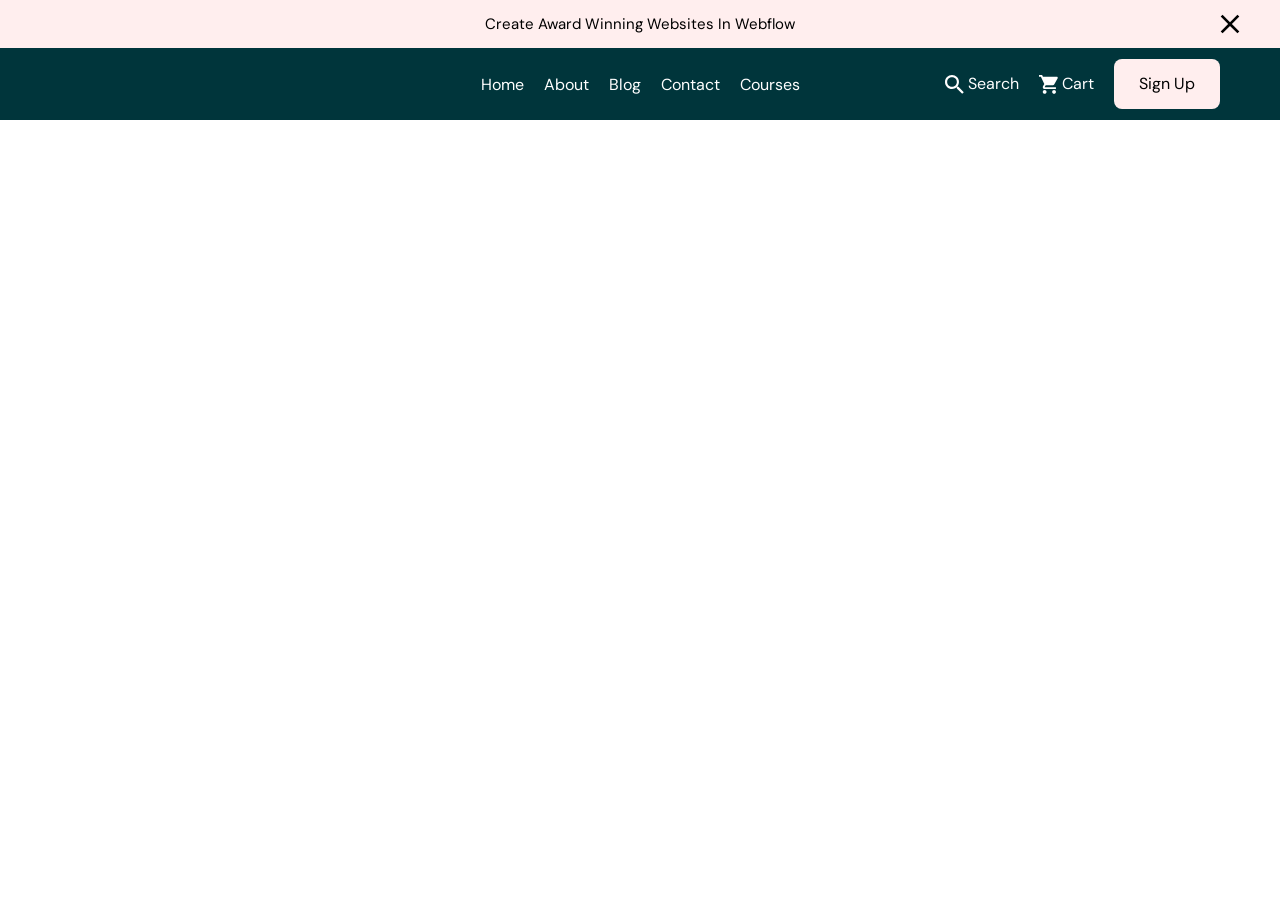
==== index.html @ 1445e707 "done footer" ====
<!doctype html>
<html lang="en">
  <head>
    <meta charset="UTF-8" />
    <meta name="viewport" content="width=device-width, initial-scale=1.0" />
    <title>Project 1</title>
    <link rel="preconnect" href="https://fonts.googleapis.com" />
    <link rel="preconnect" href="https://fonts.gstatic.com" crossorigin />
    <link
      href="https://fonts.googleapis.com/css2?family=DM+Sans:opsz,wght@9..40,400;9..40,500;9..40,600;9..40,700&family=Poppins:wght@400;500;600;700&display=swap"
      rel="stylesheet"
    />
    <link rel="stylesheet" href="css/reset.css" />
    <link rel="stylesheet" href="css/style.css" />
    <script src="main.js" defer></script>
  </head>
  <body>
    <div class="award">
      <p class="award__p">Create Award Winning Websites In Webflow</p>
      <div class="award__icons">
        <svg class="award__close" viewBox="0 0 20 20">
          <path
            d="M19.3125 2.5625L11.875 10L19.3125 17.4375L17.4375 19.3125L10 11.875L2.5625 19.3125L0.6875 17.4375L8.125 10L0.6875 2.5625L2.5625 0.6875L10 8.125L17.4375 0.6875L19.3125 2.5625Z"
          ></path>
        </svg>
      </div>
    </div>

    <footer class="footer">
      <nav class="menu">
        <ul class="list__menu">
          <li class="item__menu">home</li>
          <li class="item__menu">about</li>
          <li class="item__menu">blog</li>
          <li class="item__menu">contact</li>
          <li class="item__menu">courses</li>
        </ul>
      </nav>
      <nav class="after__menu">
        <div class="item__after__menu search">
          <svg viewBox="0 0 14 14">
            <path
              d="M2.63477 7.68164C3.32747 8.37435 4.16862 8.7207 5.1582 8.7207C6.14779 8.7207 6.98893 8.37435 7.68164 7.68164C8.37435 6.98893 8.7207 6.14779 8.7207 5.1582C8.7207 4.16862 8.37435 3.32747 7.68164 2.63477C6.98893 1.94206 6.14779 1.5957 5.1582 1.5957C4.16862 1.5957 3.32747 1.94206 2.63477 2.63477C1.94206 3.32747 1.5957 4.16862 1.5957 5.1582C1.5957 6.14779 1.94206 6.98893 2.63477 7.68164ZM9.9082 8.7207L13.8418 12.6543L12.6543 13.8418L8.7207 9.9082V9.27734L8.49805 9.05469C7.55794 9.87109 6.44466 10.2793 5.1582 10.2793C3.72331 10.2793 2.4987 9.78451 1.48438 8.79492C0.494792 7.80534 0 6.5931 0 5.1582C0 3.72331 0.494792 2.51107 1.48438 1.52148C2.4987 0.507161 3.72331 0 5.1582 0C6.5931 0 7.80534 0.507161 8.79492 1.52148C9.78451 2.51107 10.2793 3.72331 10.2793 5.1582C10.2793 5.67773 10.1556 6.27148 9.9082 6.93945C9.66081 7.58268 9.3763 8.10221 9.05469 8.49805L9.27734 8.7207H9.9082Z"
            ></path>
          </svg>
          <span> search </span>
        </div>
        <div class="item__after__menu shopping">
          <svg viewBox="0 0 16 16">
            <path
              d="M11.5781 13.1367C11.8997 12.8151 12.2708 12.6543 12.6914 12.6543C13.112 12.6543 13.4707 12.8151 13.7676 13.1367C14.0892 13.4583 14.25 13.8294 14.25 14.25C14.25 14.6706 14.0892 15.0417 13.7676 15.3633C13.4707 15.6602 13.112 15.8086 12.6914 15.8086C12.2708 15.8086 11.8997 15.6602 11.5781 15.3633C11.2565 15.0417 11.0957 14.6706 11.0957 14.25C11.0957 13.8294 11.2565 13.4583 11.5781 13.1367ZM0 0H2.59766L3.33984 1.55859H15.0664C15.2891 1.55859 15.4746 1.64518 15.623 1.81836C15.7715 1.9668 15.8457 2.15234 15.8457 2.375C15.8457 2.39974 15.8086 2.52344 15.7344 2.74609L12.9141 7.86719C12.6172 8.41146 12.1595 8.68359 11.541 8.68359H5.64062L4.93555 9.98242L4.89844 10.0938C4.89844 10.2174 4.96029 10.2793 5.08398 10.2793H14.25V11.875H4.75C4.32943 11.875 3.95833 11.7142 3.63672 11.3926C3.33984 11.071 3.19141 10.6999 3.19141 10.2793C3.19141 10.0319 3.25326 9.78451 3.37695 9.53711L4.45312 7.57031L1.5957 1.55859H0V0ZM3.63672 13.1367C3.95833 12.8151 4.32943 12.6543 4.75 12.6543C5.17057 12.6543 5.54167 12.8151 5.86328 13.1367C6.1849 13.4583 6.3457 13.8294 6.3457 14.25C6.3457 14.6706 6.1849 15.0417 5.86328 15.3633C5.54167 15.6602 5.17057 15.8086 4.75 15.8086C4.32943 15.8086 3.95833 15.6602 3.63672 15.3633C3.33984 15.0417 3.19141 14.6706 3.19141 14.25C3.19141 13.8294 3.33984 13.4583 3.63672 13.1367Z"
            ></path>
          </svg>
          <span> cart </span>
        </div>
        <div class="item__after__menu signup">
          <a href="#">sign up</a>
        </div>
      </nav>
    </footer>
  </body>
</html>
---- css/style.css ----
body {
    font-family: 'DM Sans', sans-serif;
}

.award {
    position: relative;
    display: flex;
    background-color: #ffeeee;
    height: 48px;
    align-items: center;
    justify-content: center;
}

.award__p {
    display: inline-block;
    font-size: 15px;
}

.award__close {
    width: 100%;
}

.award__icons {
    position: absolute;
    right: 40px;
    display: inline-block;
    width: 20px;
    height: 20px;
}

.award__close:hover {
    fill: red;
}

.menu, .after__menu {
    text-transform: capitalize;
}

.footer {
    height: 72px;
    background: #00353B;
    color: white;
    font-size: 16px;
    position: relative;
    display: flex;
    justify-content: center;
    align-items: center;
}

.list__menu {
    display: flex;
    gap: 20px;
}

.after__menu {
    position: absolute;
    right: 60px;
    display: flex;
    gap: 20px;
    align-items: center;


}

.after__menu svg {
    display: inline-block;
    width: 19px;
    height: 29px;
    fill: white;
    vertical-align: middle;
}

.after__menu > .signup a {
    display: inline-block;
    width: 106px;
    height: 50px;
    color: black;
    border-radius: 8px;
    background: #ffeeee;
    text-align: center;
    line-height: 50px;
}

.after__menu > .signup a:hover {
    background: red;
    color: white;
    font-size: 1.1em;
}
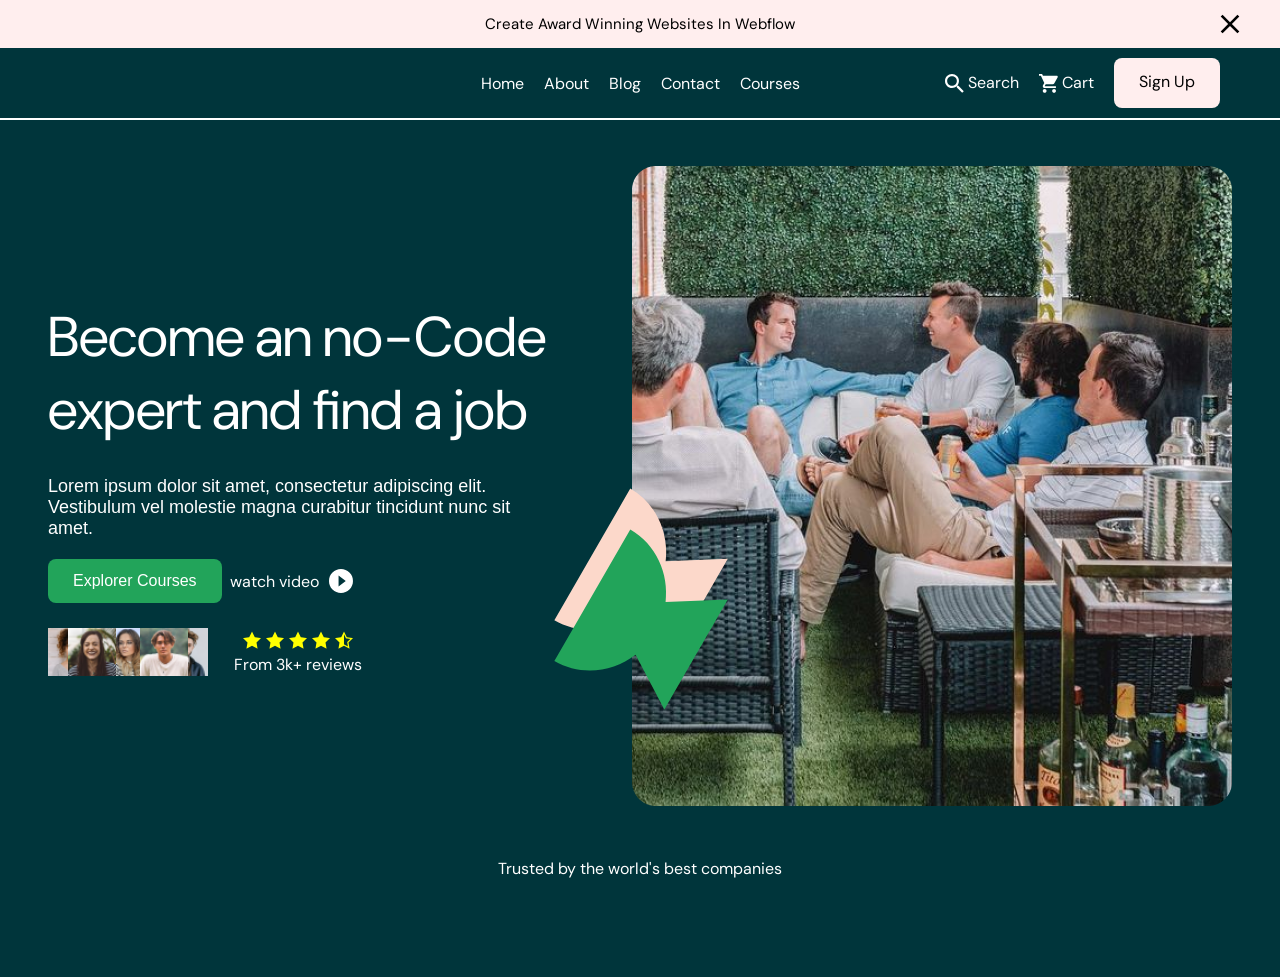
==== commit 61498756: "done about section" ====
--- a/index.html
+++ b/index.html
@@ -10,9 +10,10 @@
       href="https://fonts.googleapis.com/css2?family=DM+Sans:opsz,wght@9..40,400;9..40,500;9..40,600;9..40,700&family=Poppins:wght@400;500;600;700&display=swap"
       rel="stylesheet"
     />
+    <link rel="stylesheet" href="css/fonts.css" />
     <link rel="stylesheet" href="css/reset.css" />
     <link rel="stylesheet" href="css/style.css" />
-    <script src="main.js" defer></script>
+    <script src="js/close_award.js" defer></script>
   </head>
   <body>
     <div class="award">
@@ -25,38 +26,108 @@
         </svg>
       </div>
     </div>
-
-    <footer class="footer">
-      <nav class="menu">
-        <ul class="list__menu">
-          <li class="item__menu">home</li>
-          <li class="item__menu">about</li>
-          <li class="item__menu">blog</li>
-          <li class="item__menu">contact</li>
-          <li class="item__menu">courses</li>
-        </ul>
-      </nav>
-      <nav class="after__menu">
-        <div class="item__after__menu search">
-          <svg viewBox="0 0 14 14">
-            <path
-              d="M2.63477 7.68164C3.32747 8.37435 4.16862 8.7207 5.1582 8.7207C6.14779 8.7207 6.98893 8.37435 7.68164 7.68164C8.37435 6.98893 8.7207 6.14779 8.7207 5.1582C8.7207 4.16862 8.37435 3.32747 7.68164 2.63477C6.98893 1.94206 6.14779 1.5957 5.1582 1.5957C4.16862 1.5957 3.32747 1.94206 2.63477 2.63477C1.94206 3.32747 1.5957 4.16862 1.5957 5.1582C1.5957 6.14779 1.94206 6.98893 2.63477 7.68164ZM9.9082 8.7207L13.8418 12.6543L12.6543 13.8418L8.7207 9.9082V9.27734L8.49805 9.05469C7.55794 9.87109 6.44466 10.2793 5.1582 10.2793C3.72331 10.2793 2.4987 9.78451 1.48438 8.79492C0.494792 7.80534 0 6.5931 0 5.1582C0 3.72331 0.494792 2.51107 1.48438 1.52148C2.4987 0.507161 3.72331 0 5.1582 0C6.5931 0 7.80534 0.507161 8.79492 1.52148C9.78451 2.51107 10.2793 3.72331 10.2793 5.1582C10.2793 5.67773 10.1556 6.27148 9.9082 6.93945C9.66081 7.58268 9.3763 8.10221 9.05469 8.49805L9.27734 8.7207H9.9082Z"
-            ></path>
-          </svg>
-          <span> search </span>
+    
+    <header class="header">
+      <div class="wrapper">
+        <nav class="menu">
+          <ul class="list__menu">
+            <li class="item__menu"><a href="#">home</a></li>
+            <li class="item__menu"><a href="#">about</a></li>
+            <li class="item__menu"><a href="#">blog</a></li>
+            <li class="item__menu"><a href="#">contact</a></li>
+            <li class="item__menu"><a href="#">courses</a></li>
+          </ul>
+        </nav>
+        <nav class="after__menu">
+          <div class="item__after__menu search">
+            <svg viewBox="0 0 14 14">
+              <path
+                d="M2.63477 7.68164C3.32747 8.37435 4.16862 8.7207 5.1582 8.7207C6.14779 8.7207 6.98893 8.37435 7.68164 7.68164C8.37435 6.98893 8.7207 6.14779 8.7207 5.1582C8.7207 4.16862 8.37435 3.32747 7.68164 2.63477C6.98893 1.94206 6.14779 1.5957 5.1582 1.5957C4.16862 1.5957 3.32747 1.94206 2.63477 2.63477C1.94206 3.32747 1.5957 4.16862 1.5957 5.1582C1.5957 6.14779 1.94206 6.98893 2.63477 7.68164ZM9.9082 8.7207L13.8418 12.6543L12.6543 13.8418L8.7207 9.9082V9.27734L8.49805 9.05469C7.55794 9.87109 6.44466 10.2793 5.1582 10.2793C3.72331 10.2793 2.4987 9.78451 1.48438 8.79492C0.494792 7.80534 0 6.5931 0 5.1582C0 3.72331 0.494792 2.51107 1.48438 1.52148C2.4987 0.507161 3.72331 0 5.1582 0C6.5931 0 7.80534 0.507161 8.79492 1.52148C9.78451 2.51107 10.2793 3.72331 10.2793 5.1582C10.2793 5.67773 10.1556 6.27148 9.9082 6.93945C9.66081 7.58268 9.3763 8.10221 9.05469 8.49805L9.27734 8.7207H9.9082Z"
+              ></path>
+            </svg>
+            <span> search </span>
+          </div>
+          <div class="item__after__menu shopping">
+            <svg viewBox="0 0 16 16">
+              <path
+                d="M11.5781 13.1367C11.8997 12.8151 12.2708 12.6543 12.6914 12.6543C13.112 12.6543 13.4707 12.8151 13.7676 13.1367C14.0892 13.4583 14.25 13.8294 14.25 14.25C14.25 14.6706 14.0892 15.0417 13.7676 15.3633C13.4707 15.6602 13.112 15.8086 12.6914 15.8086C12.2708 15.8086 11.8997 15.6602 11.5781 15.3633C11.2565 15.0417 11.0957 14.6706 11.0957 14.25C11.0957 13.8294 11.2565 13.4583 11.5781 13.1367ZM0 0H2.59766L3.33984 1.55859H15.0664C15.2891 1.55859 15.4746 1.64518 15.623 1.81836C15.7715 1.9668 15.8457 2.15234 15.8457 2.375C15.8457 2.39974 15.8086 2.52344 15.7344 2.74609L12.9141 7.86719C12.6172 8.41146 12.1595 8.68359 11.541 8.68359H5.64062L4.93555 9.98242L4.89844 10.0938C4.89844 10.2174 4.96029 10.2793 5.08398 10.2793H14.25V11.875H4.75C4.32943 11.875 3.95833 11.7142 3.63672 11.3926C3.33984 11.071 3.19141 10.6999 3.19141 10.2793C3.19141 10.0319 3.25326 9.78451 3.37695 9.53711L4.45312 7.57031L1.5957 1.55859H0V0ZM3.63672 13.1367C3.95833 12.8151 4.32943 12.6543 4.75 12.6543C5.17057 12.6543 5.54167 12.8151 5.86328 13.1367C6.1849 13.4583 6.3457 13.8294 6.3457 14.25C6.3457 14.6706 6.1849 15.0417 5.86328 15.3633C5.54167 15.6602 5.17057 15.8086 4.75 15.8086C4.32943 15.8086 3.95833 15.6602 3.63672 15.3633C3.33984 15.0417 3.19141 14.6706 3.19141 14.25C3.19141 13.8294 3.33984 13.4583 3.63672 13.1367Z"
+              ></path>
+            </svg>
+            <span> cart </span>
+          </div>
+          <div class="item__after__menu signup">
+            <a href="#">sign up</a>
+          </div>
+        </nav>
+      </div>
+    </header>
+    
+    <main class="main">
+      <section class="section green__bc">
+        <div class="container">
+          <article class="home">
+            <input type="checkbox" id="videoToggle" hidden>
+            <div class="home__left">
+              <h1 class="head__main article__wrppr">Become an no-Code expert and find a job</h1>
+              <p class="head__text article__wrppr">Lorem ipsum dolor sit amet, consectetur adipiscing elit. Vestibulum vel molestie magna curabitur tincidunt nunc sit amet.</p>
+              <div class="home__btns">
+                <button class="explore">explorer courses</button>
+                <div class="watch">
+                  <label for="videoToggle" class="watch__btn">
+                    <span>watch video</span>
+                    <svg viewBox="0 0 20 20">
+                      <path d="M7.96875 14.4844L13.9688 9.98438L7.96875 5.48438V14.4844ZM2.90625 2.95312C4.875 0.984375 7.23438 0 9.98438 0C12.7344 0 15.0781 0.984375 17.0156 2.95312C18.9844 4.89062 19.9688 7.23438 19.9688 9.98438C19.9688 12.7344 18.9844 15.0938 17.0156 17.0625C15.0781 19 12.7344 19.9688 9.98438 19.9688C7.23438 19.9688 4.875 19 2.90625 17.0625C0.96875 15.0938 0 12.7344 0 9.98438C0 7.23438 0.96875 4.89062 2.90625 2.95312Z"></path>
+                    </svg>
+                  </label>       
+                </div>
+              </div>
+              <div class="video__box">
+                <video controls autoplay muted loop>
+                  <source src="video/video.mp4" type="video/mp4">
+                </video>
+              </div>
+              <div class="rewiews">
+                <div class="rewiews__images">
+                  <img class="rewiews__img rewiews__img-1" src="img/frame_1.png" alt="img-1">
+                  <img class="rewiews__img rewiews__img-2" src="img/frame_2.png" alt="img-2">
+                  <img class="rewiews__img rewiews__img-3" src="img/frame_3.png" alt="img-3">
+                  <img class="rewiews__img rewiews__img-4" src="img/frame_4.png" alt="img-4">
+                  <img class="rewiews__img rewiews__img-5" src="img/frame_5.png" alt="img-5">
+                </div>
+                <div class="rewiews__rating">
+                  <div class="rewiews__rating__icons">
+                    <span class="icon-star-full star"></span>
+                    <span class="icon-star-full star"></span>
+                    <span class="icon-star-full star"></span>
+                    <span class="icon-star-full star"></span>
+                    <span class="icon-star-half star"></span>
+                  </div>
+                  <div class="rewiews__rank__text">
+                    <span>From 3k+ reviews</span>
+                  </div>
+                </div>
+              </div>
+            </div>
+            <div class="home__right">
+              <div class="home__image">
+                <img src="img/about_img.png" alt="error" class="home__img">
+                <div class="home__layer__image">
+                  <img src="img/about_layer.svg" alt="error" class="home__layer">
+                </div>
+              </div>
+            </div>
+          </article>
+          <p class="footer__text">Trusted by the world's best companies</p>
         </div>
-        <div class="item__after__menu shopping">
-          <svg viewBox="0 0 16 16">
-            <path
-              d="M11.5781 13.1367C11.8997 12.8151 12.2708 12.6543 12.6914 12.6543C13.112 12.6543 13.4707 12.8151 13.7676 13.1367C14.0892 13.4583 14.25 13.8294 14.25 14.25C14.25 14.6706 14.0892 15.0417 13.7676 15.3633C13.4707 15.6602 13.112 15.8086 12.6914 15.8086C12.2708 15.8086 11.8997 15.6602 11.5781 15.3633C11.2565 15.0417 11.0957 14.6706 11.0957 14.25C11.0957 13.8294 11.2565 13.4583 11.5781 13.1367ZM0 0H2.59766L3.33984 1.55859H15.0664C15.2891 1.55859 15.4746 1.64518 15.623 1.81836C15.7715 1.9668 15.8457 2.15234 15.8457 2.375C15.8457 2.39974 15.8086 2.52344 15.7344 2.74609L12.9141 7.86719C12.6172 8.41146 12.1595 8.68359 11.541 8.68359H5.64062L4.93555 9.98242L4.89844 10.0938C4.89844 10.2174 4.96029 10.2793 5.08398 10.2793H14.25V11.875H4.75C4.32943 11.875 3.95833 11.7142 3.63672 11.3926C3.33984 11.071 3.19141 10.6999 3.19141 10.2793C3.19141 10.0319 3.25326 9.78451 3.37695 9.53711L4.45312 7.57031L1.5957 1.55859H0V0ZM3.63672 13.1367C3.95833 12.8151 4.32943 12.6543 4.75 12.6543C5.17057 12.6543 5.54167 12.8151 5.86328 13.1367C6.1849 13.4583 6.3457 13.8294 6.3457 14.25C6.3457 14.6706 6.1849 15.0417 5.86328 15.3633C5.54167 15.6602 5.17057 15.8086 4.75 15.8086C4.32943 15.8086 3.95833 15.6602 3.63672 15.3633C3.33984 15.0417 3.19141 14.6706 3.19141 14.25C3.19141 13.8294 3.33984 13.4583 3.63672 13.1367Z"
-            ></path>
-          </svg>
-          <span> cart </span>
-        </div>
-        <div class="item__after__menu signup">
-          <a href="#">sign up</a>
-        </div>
-      </nav>
-    </footer>
+      </section>
+      <section class="article"></section>
+      <section class="article"></section>
+      <section class="article"></section>
+      <section class="article"></section>
+      <section class="article"></section>
+      <section class="article"></section>
+      <section class="article"></section>
+      <section class="article"></section>
+    </main>
   </body>
 </html>
--- a/css/fonts.css
+++ b/css/fonts.css
@@ -0,0 +1,33 @@
+@font-face {
+  font-family: 'icomoon';
+  src:  url('../fonts/icomoon.eot?lrl4pz');
+  src:  url('../fonts/icomoon.eot?lrl4pz#iefix') format('embedded-opentype'),
+    url('../fonts/icomoon.ttf?lrl4pz') format('truetype'),
+    url('../fonts/icomoon.woff?lrl4pz') format('woff'),
+    url('../fonts/icomoon.svg?lrl4pz#icomoon') format('svg');
+  font-weight: normal;
+  font-style: normal;
+  font-display: block;
+}
+
+[class^="icon-"], [class*=" icon-"] {
+  /* use !important to prevent issues with browser extensions that change fonts */
+  font-family: 'icomoon' !important;
+  /* speak: never; */
+  font-style: normal;
+  font-weight: normal;
+  font-variant: normal;
+  text-transform: none;
+  line-height: 1;
+
+  /* Better Font Rendering =========== */
+  -webkit-font-smoothing: antialiased;
+  -moz-osx-font-smoothing: grayscale;
+}
+
+.icon-star-half:before {
+  content: "\e9d8";
+}
+.icon-star-full:before {
+  content: "\e9d9";
+}
--- a/css/style.css
+++ b/css/style.css
@@ -26,6 +26,7 @@
     display: inline-block;
     width: 20px;
     height: 20px;
+    cursor: pointer;
 }
 
 .award__close:hover {
@@ -36,20 +37,47 @@
     text-transform: capitalize;
 }
 
-.footer {
+.wrapper {
+    position: relative;
+    max-width: 1280px;
+    margin: 0 auto;
+    display: flex;
+    height: 100%;
+    justify-content: center;
+    align-items: center;
+}
+
+.header {
+    background: #00353B;
     height: 72px;
-    background: #00353B;
     color: white;
     font-size: 16px;
-    position: relative;
-    display: flex;
-    justify-content: center;
-    align-items: center;
+    border-bottom: 2px solid white;
 }
 
 .list__menu {
     display: flex;
     gap: 20px;
+}
+
+.item__menu a {
+    display: inline-block;
+    transition: transform 0.2s ease;
+}
+
+.signup a {
+    display: block;
+    transition: transform 0.2s ease;
+    
+}
+
+.item__menu > a:hover {
+    color: rgb(255, 94, 0);
+    text-shadow:
+        1px 1px 2px black,
+        0 0 1em white,
+        0 0 0.2em white;
+    transform: scale(1.3);
 }
 
 .after__menu {
@@ -70,19 +98,197 @@
     vertical-align: middle;
 }
 
-.after__menu > .signup a {
-    display: inline-block;
+.after__menu > .signup {
     width: 106px;
     height: 50px;
     color: black;
     border-radius: 8px;
     background: #ffeeee;
     text-align: center;
-    line-height: 50px;
-}
-
-.after__menu > .signup a:hover {
+    line-height: 30px;
+    padding: 9px;
+}
+
+.after__menu .signup:hover {
     background: red;
-    color: white;
-    font-size: 1.1em;
+}
+
+.after__menu .signup:hover a {
+    color: white;
+    text-shadow:
+        1px 1px 2px black,
+        0 0 1em white,
+        0 0 0.2em white;
+    padding: 0;
+    transform: scale(1.5);
+}
+
+.container {
+    max-width: 1280px;
+    margin: 0 auto;
+    padding: 48px;
+}
+
+.green__bc {
+    background: #00353B;
+}
+
+.head__main {
+    font-size: 56px;
+    font-weight: 400;
+    margin-bottom: 30px;
+}
+
+.head__text {
+    font-family: 'Poppins', sans-serif;
+    font-size: 18px;
+    font-weight: 100;
+    margin-bottom: 20px;
+}
+
+.home__image {
+    width: 600px;
+    position: relative;
+}
+
+.home__img {
+    width: 100%;
+}
+
+.home__layer__image {
+    position: absolute;
+    top: 310px;
+    left: -100px;
+}
+
+.home__left {
+    width: 600px;
+    min-height: 398px;
+    display: flex;
+    flex-direction: column;
+    justify-content: center;
+    color: white;
+}
+
+.home {
+    max-height: 640px;
+    display: flex;
+    flex-direction: row;
+    align-items: center;
+    gap: 80px;
+}
+
+.home__btns {
+    display: flex;
+    align-items: center;
+    gap: 8px;
+    margin-bottom: 5px;
+}
+
+.explore {
+    text-transform: capitalize;
+    background-color: #22A45A;
+    border: none;
+    border-radius: 8px;
+    cursor: pointer;
+    font-size: 16px;
+    padding: 13px 25px;
+    color: white;
+}
+
+.watch__btn {
+    cursor: pointer;
+    display: flex;
+    width: 130px;
+    align-items: center;
+    gap: 10px;
+}
+
+.watch__btn:hover {
+    opacity: 0.8;
+}
+
+.video__box {
+    display: none;
+    max-height: 0;
+    opacity: 0;
+    overflow: hidden;
+    transition: 0.4s;
+}
+
+#videoToggle:checked ~ .home__left .video__box {
+    display: block;
+    max-height: 310px;
+    max-width: 600px;
+    opacity: 1;
+}
+
+
+video {
+    width: 100%;
+    border-radius: 10px;
+}
+
+.watch__btn svg {
+    display: inline-block;
+    width: 24px;
+    fill: white;
+    pointer-events: none;
+}
+
+.rewiews {
+    margin-top: 20px;
+    display: flex;
+    gap: 10px;
+}
+.rewiews__images {
+    position: relative;
+    width: 160px;
+    height: 48px;
+    display: flex;
+    justify-content: space-between;
+}
+.rewiews__img {
+    display: block;
+    width: 48px;
+    height: 48px;
+    transition: transform 0.2s ease;
+}
+
+.rewiews__img:nth-child(2n) {
+    position: absolute;
+    z-index: 0;
+}
+
+.rewiews__img-2 {
+    left: 20px;
+}
+
+.rewiews__img-4 {
+    right: 20px;
+}
+
+.rewiews__img:hover {
+    z-index: 1;
+    transform: scale(1.5);
+}
+
+.rewiews__rating {
+    height: 48px;
+    width: 160px;
+    display: flex;
+    flex-direction: column;
+    justify-content: center;
+    align-items: center;
+}
+
+.rewiews__rating__icons {
+    font-size: 18px;
+    color: yellow;
+}
+
+.footer__text {
+    margin: 50px;
+    text-align: center;
+    color: white;
 }
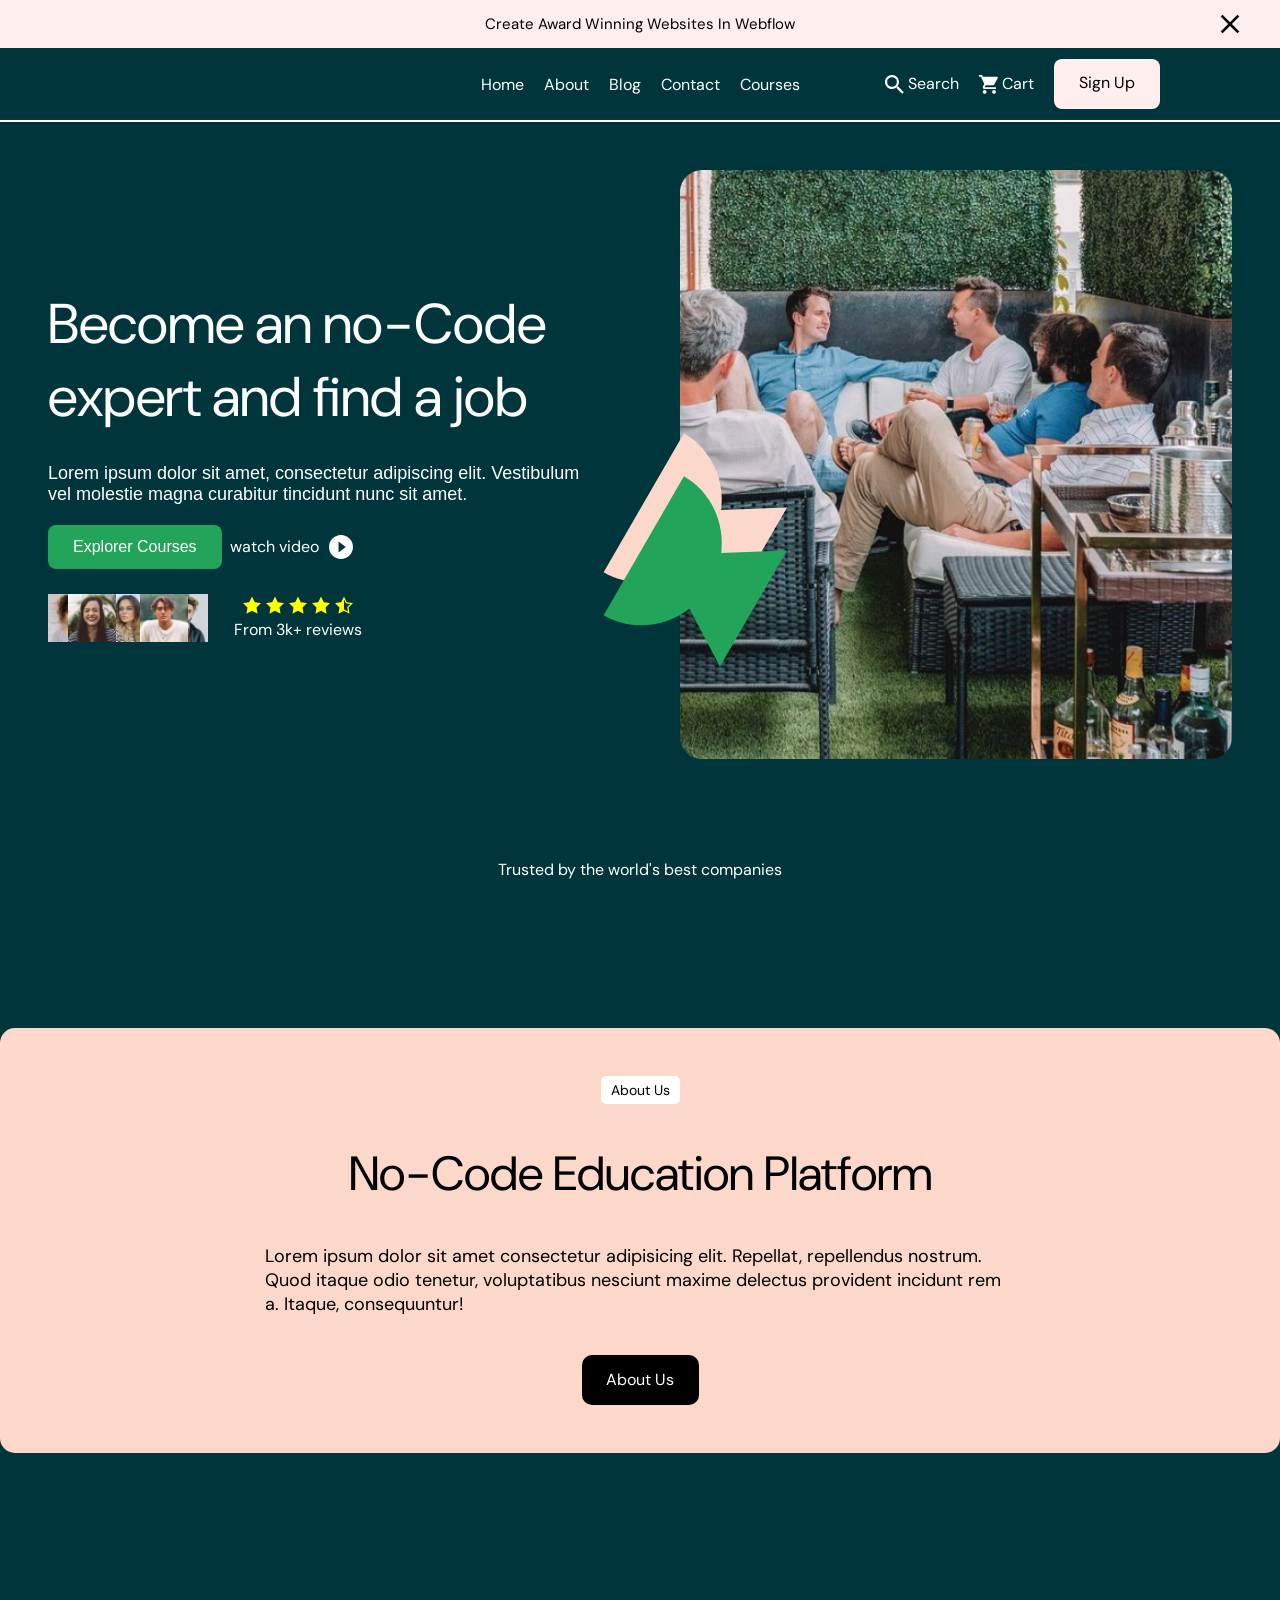
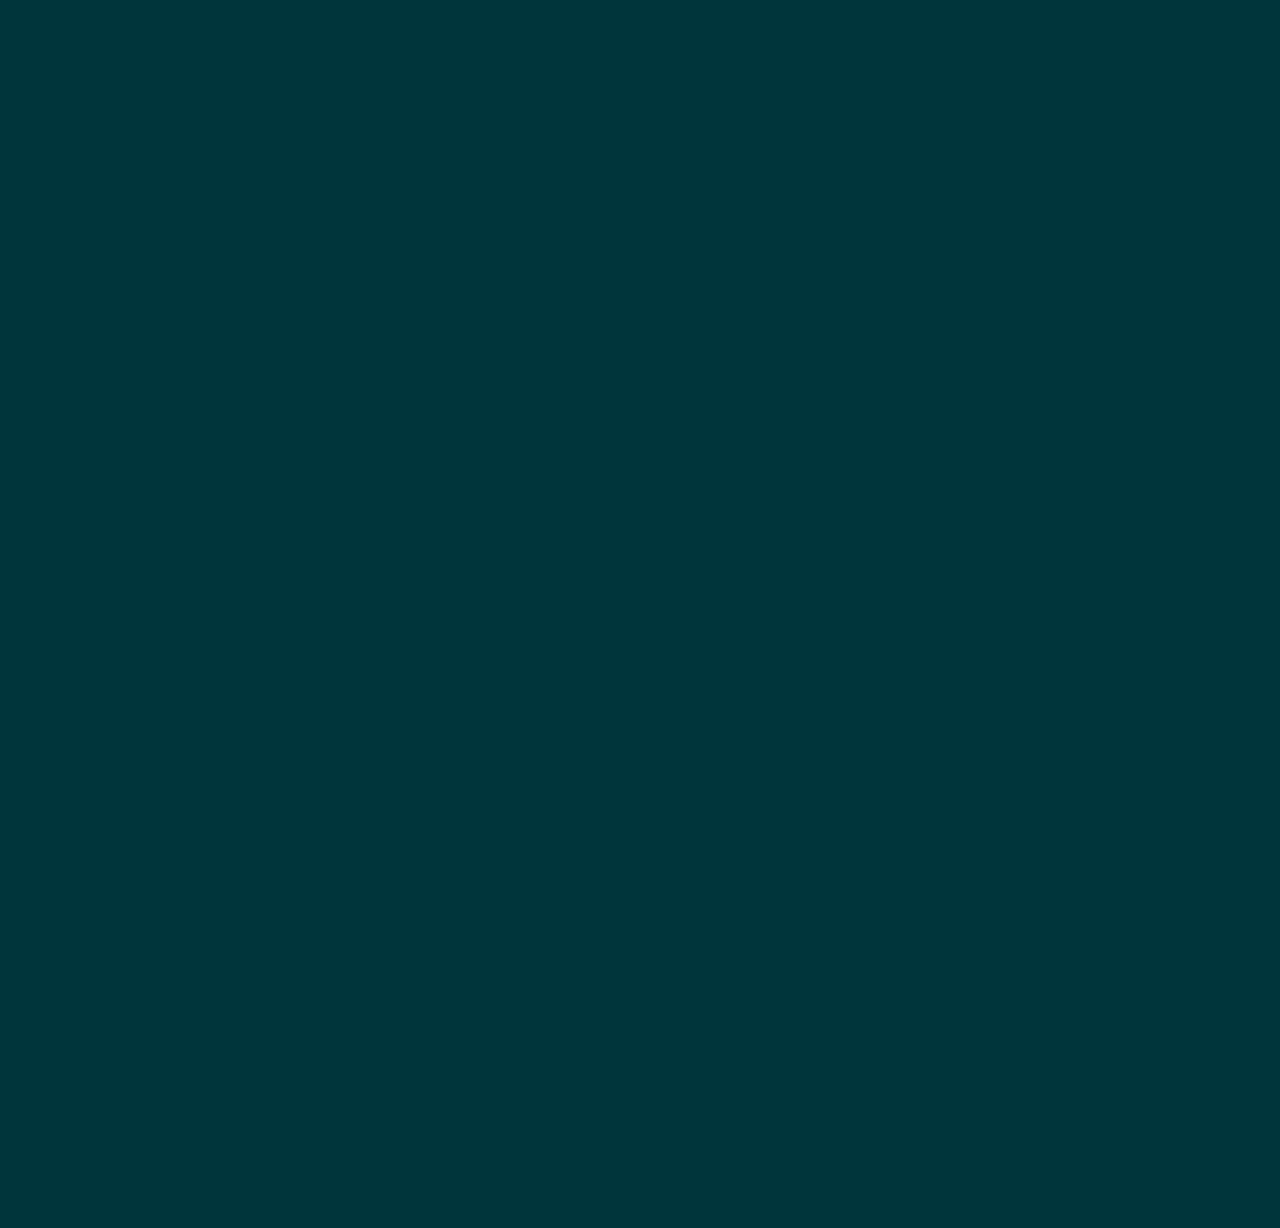
==== commit b57844a6: "fix the first section and the block" ====
--- a/index.html
+++ b/index.html
@@ -16,19 +16,18 @@
     <script src="js/close_award.js" defer></script>
   </head>
   <body>
-    <div class="award">
-      <p class="award__p">Create Award Winning Websites In Webflow</p>
-      <div class="award__icons">
-        <svg class="award__close" viewBox="0 0 20 20">
-          <path
-            d="M19.3125 2.5625L11.875 10L19.3125 17.4375L17.4375 19.3125L10 11.875L2.5625 19.3125L0.6875 17.4375L8.125 10L0.6875 2.5625L2.5625 0.6875L10 8.125L17.4375 0.6875L19.3125 2.5625Z"
-          ></path>
-        </svg>
+    <header class="header">
+      <div class="award">
+        <p class="award__p">Create Award Winning Websites In Webflow</p>
+        <div class="award__icons">
+          <svg class="award__close" viewBox="0 0 20 20">
+            <path
+              d="M19.3125 2.5625L11.875 10L19.3125 17.4375L17.4375 19.3125L10 11.875L2.5625 19.3125L0.6875 17.4375L8.125 10L0.6875 2.5625L2.5625 0.6875L10 8.125L17.4375 0.6875L19.3125 2.5625Z"
+            ></path>
+          </svg>
+        </div>
       </div>
-    </div>
-    
-    <header class="header">
-      <div class="wrapper">
+      <div class="wrapper container">
         <nav class="menu">
           <ul class="list__menu">
             <li class="item__menu"><a href="#">home</a></li>
@@ -61,67 +60,118 @@
         </nav>
       </div>
     </header>
-    
-    <main class="main">
-      <section class="section green__bc">
+
+    <main class="main green__bc">
+      <section class="home__section">
         <div class="container">
-          <article class="home">
-            <input type="checkbox" id="videoToggle" hidden>
-            <div class="home__left">
-              <h1 class="head__main article__wrppr">Become an no-Code expert and find a job</h1>
-              <p class="head__text article__wrppr">Lorem ipsum dolor sit amet, consectetur adipiscing elit. Vestibulum vel molestie magna curabitur tincidunt nunc sit amet.</p>
-              <div class="home__btns">
-                <button class="explore">explorer courses</button>
-                <div class="watch">
-                  <label for="videoToggle" class="watch__btn">
-                    <span>watch video</span>
-                    <svg viewBox="0 0 20 20">
-                      <path d="M7.96875 14.4844L13.9688 9.98438L7.96875 5.48438V14.4844ZM2.90625 2.95312C4.875 0.984375 7.23438 0 9.98438 0C12.7344 0 15.0781 0.984375 17.0156 2.95312C18.9844 4.89062 19.9688 7.23438 19.9688 9.98438C19.9688 12.7344 18.9844 15.0938 17.0156 17.0625C15.0781 19 12.7344 19.9688 9.98438 19.9688C7.23438 19.9688 4.875 19 2.90625 17.0625C0.96875 15.0938 0 12.7344 0 9.98438C0 7.23438 0.96875 4.89062 2.90625 2.95312Z"></path>
-                    </svg>
-                  </label>       
+          <article class="home__main">
+            <input type="checkbox" id="videoToggle" hidden />
+            <div class="flex__wrppr">
+              <div class="home__left">
+                <h1 class="head__main article__wrppr">
+                  Become an no-Code expert and find a job
+                </h1>
+                <p class="head__text article__wrppr">
+                  Lorem ipsum dolor sit amet, consectetur adipiscing elit.
+                  Vestibulum vel molestie magna curabitur tincidunt nunc sit
+                  amet.
+                </p>
+                <div class="home__btns">
+                  <button class="explore">explorer courses</button>
+                  <div class="watch">
+                    <label for="videoToggle" class="watch__btn">
+                      <span>watch video</span>
+                      <svg viewBox="0 0 20 20">
+                        <path
+                          d="M7.96875 14.4844L13.9688 9.98438L7.96875 5.48438V14.4844ZM2.90625 2.95312C4.875 0.984375 7.23438 0 9.98438 0C12.7344 0 15.0781 0.984375 17.0156 2.95312C18.9844 4.89062 19.9688 7.23438 19.9688 9.98438C19.9688 12.7344 18.9844 15.0938 17.0156 17.0625C15.0781 19 12.7344 19.9688 9.98438 19.9688C7.23438 19.9688 4.875 19 2.90625 17.0625C0.96875 15.0938 0 12.7344 0 9.98438C0 7.23438 0.96875 4.89062 2.90625 2.95312Z"
+                        ></path>
+                      </svg>
+                    </label>
+                  </div>
+                </div>
+                <div class="video__box">
+                  <video controls autoplay muted loop>
+                    <source src="video/video.mp4" type="video/mp4" />
+                  </video>
+                </div>
+                <div class="rewiews">
+                  <div class="rewiews__images">
+                    <img
+                      class="rewiews__img rewiews__img-1"
+                      src="img/frame_1.png"
+                      alt="img-1"
+                    />
+                    <img
+                      class="rewiews__img rewiews__img-2"
+                      src="img/frame_2.png"
+                      alt="img-2"
+                    />
+                    <img
+                      class="rewiews__img rewiews__img-3"
+                      src="img/frame_3.png"
+                      alt="img-3"
+                    />
+                    <img
+                      class="rewiews__img rewiews__img-4"
+                      src="img/frame_4.png"
+                      alt="img-4"
+                    />
+                    <img
+                      class="rewiews__img rewiews__img-5"
+                      src="img/frame_5.png"
+                      alt="img-5"
+                    />
+                  </div>
+                  <div class="rewiews__rating">
+                    <div class="rewiews__rating__icons">
+                      <span class="icon-star-full star"></span>
+                      <span class="icon-star-full star"></span>
+                      <span class="icon-star-full star"></span>
+                      <span class="icon-star-full star"></span>
+                      <span class="icon-star-half star"></span>
+                    </div>
+                    <div class="rewiews__rank__text">
+                      <span>From 3k+ reviews</span>
+                    </div>
+                  </div>
                 </div>
               </div>
-              <div class="video__box">
-                <video controls autoplay muted loop>
-                  <source src="video/video.mp4" type="video/mp4">
-                </video>
-              </div>
-              <div class="rewiews">
-                <div class="rewiews__images">
-                  <img class="rewiews__img rewiews__img-1" src="img/frame_1.png" alt="img-1">
-                  <img class="rewiews__img rewiews__img-2" src="img/frame_2.png" alt="img-2">
-                  <img class="rewiews__img rewiews__img-3" src="img/frame_3.png" alt="img-3">
-                  <img class="rewiews__img rewiews__img-4" src="img/frame_4.png" alt="img-4">
-                  <img class="rewiews__img rewiews__img-5" src="img/frame_5.png" alt="img-5">
-                </div>
-                <div class="rewiews__rating">
-                  <div class="rewiews__rating__icons">
-                    <span class="icon-star-full star"></span>
-                    <span class="icon-star-full star"></span>
-                    <span class="icon-star-full star"></span>
-                    <span class="icon-star-full star"></span>
-                    <span class="icon-star-half star"></span>
-                  </div>
-                  <div class="rewiews__rank__text">
-                    <span>From 3k+ reviews</span>
+              <div class="home__right">
+                <div class="home__image">
+                  <img src="img/about_img.png" alt="error" class="home__img" />
+                  <div class="home__layer__image">
+                    <img
+                      src="img/about_layer.svg"
+                      alt="error"
+                      class="home__layer"
+                    />
                   </div>
                 </div>
               </div>
             </div>
-            <div class="home__right">
-              <div class="home__image">
-                <img src="img/about_img.png" alt="error" class="home__img">
-                <div class="home__layer__image">
-                  <img src="img/about_layer.svg" alt="error" class="home__layer">
-                </div>
-              </div>
-            </div>
           </article>
-          <p class="footer__text">Trusted by the world's best companies</p>
+          <div class="home__footer">
+            <p class="footer__text">Trusted by the world's best companies</p>
+          </div>
         </div>
       </section>
-      <section class="article"></section>
-      <section class="article"></section>
+
+      <section class="block__section green__bc">
+        <div class="container">
+          <div class="block">
+            <p class="head__block__text">about us</p>
+            <h2 class="main__block__text">no-code education platform</h2>
+            <p class="block__content">
+              Lorem ipsum dolor sit amet consectetur adipisicing elit. Repellat,
+              repellendus nostrum. Quod itaque odio tenetur, voluptatibus
+              nesciunt maxime delectus provident incidunt rem a. Itaque,
+              consequuntur!
+            </p>
+            <div class="block__button"><a href="#">about us</a></div>
+          </div>
+        </div>
+      </section>
+      <section class="section3"></section>
       <section class="article"></section>
       <section class="article"></section>
       <section class="article"></section>
--- a/css/style.css
+++ b/css/style.css
@@ -1,9 +1,9 @@
 body {
+    position: relative;
     font-family: 'DM Sans', sans-serif;
 }
 
 .award {
-    position: relative;
     display: flex;
     background-color: #ffeeee;
     height: 48px;
@@ -14,6 +14,7 @@
 .award__p {
     display: inline-block;
     font-size: 15px;
+    color: black;
 }
 
 .award__close {
@@ -38,18 +39,19 @@
 }
 
 .wrapper {
-    position: relative;
     max-width: 1280px;
     margin: 0 auto;
     display: flex;
-    height: 100%;
+    height: 72px;
     justify-content: center;
     align-items: center;
 }
 
 .header {
+    position: sticky;
+    top: 0;
+    z-index: 20;
     background: #00353B;
-    height: 72px;
     color: white;
     font-size: 16px;
     border-bottom: 2px solid white;
@@ -82,7 +84,7 @@
 
 .after__menu {
     position: absolute;
-    right: 60px;
+    right: 120px;
     display: flex;
     gap: 20px;
     align-items: center;
@@ -123,14 +125,27 @@
     transform: scale(1.5);
 }
 
+
 .container {
     max-width: 1280px;
+    min-width: 880px;
     margin: 0 auto;
-    padding: 48px;
 }
 
 .green__bc {
     background: #00353B;
+}
+
+
+.home__section {
+    padding: 48px;
+    position: sticky;
+    top: 74px;
+}
+
+.home__main {
+    display: flex;
+    flex-direction: column;
 }
 
 .head__main {
@@ -147,33 +162,47 @@
 }
 
 .home__image {
-    width: 600px;
+    max-width: 600px;
     position: relative;
 }
 
 .home__img {
+    max-width: 100%;
+    display: block;
+}
+
+.home__layer__image {
+    width: 40%;
+    position: absolute;
+    top: 250px;
+    left: -100px;
+}
+
+.home__layer__image img {
     width: 100%;
 }
 
-.home__layer__image {
-    position: absolute;
-    top: 310px;
-    left: -100px;
-}
-
 .home__left {
-    width: 600px;
-    min-height: 398px;
+    flex: 1;
     display: flex;
     flex-direction: column;
     justify-content: center;
     color: white;
-}
-
-.home {
-    max-height: 640px;
-    display: flex;
-    flex-direction: row;
+    min-width: 400px;
+}
+
+.home__right {
+    flex: 1;
+    min-width: 440px;
+}
+
+
+
+.flex__wrppr {
+    flex: 1;
+    position: sticky;
+    top: 0;
+    display: flex;
     align-items: center;
     gap: 80px;
 }
@@ -216,7 +245,7 @@
     transition: 0.4s;
 }
 
-#videoToggle:checked ~ .home__left .video__box {
+#videoToggle:checked ~ .flex__wrppr .video__box {
     display: block;
     max-height: 310px;
     max-width: 600px;
@@ -288,7 +317,61 @@
 }
 
 .footer__text {
-    margin: 50px;
+    margin: 100px 0;
     text-align: center;
     color: white;
+}
+
+.block__section {
+    position: sticky;
+    z-index: 2;
+    height: 100vh;
+}
+
+.block {
+    height: 425px;
+    padding: 48px;
+    background: #FCD8CA;
+    border-radius: 15px;
+    display: flex;
+    flex-direction: column;
+    flex-wrap: nowrap;
+    justify-content: space-between;
+    align-items: center;
+}
+
+.head__block__text, .main__block__text, .block__button {
+    text-transform: capitalize;
+}
+
+.head__block__text {
+    font-size: 14px;
+    background: white;padding: 5px 10px;
+    border-radius: 5px;
+}
+
+
+.main__block__text {
+    font-size: 48px;
+    font-weight: 400;
+}
+.block__content {
+    width: 750px;
+    font-size: 18px;
+
+}
+.block__button {
+    font-size: 16px;
+    width: 117px;
+    height: 50px;
+    background: black;
+    border-radius: 10px;
+    color: white;
+    text-align: center;
+    line-height: 50px;
+}
+
+.section3 {
+    width: 1280px;
+    height: 900px;
 }
